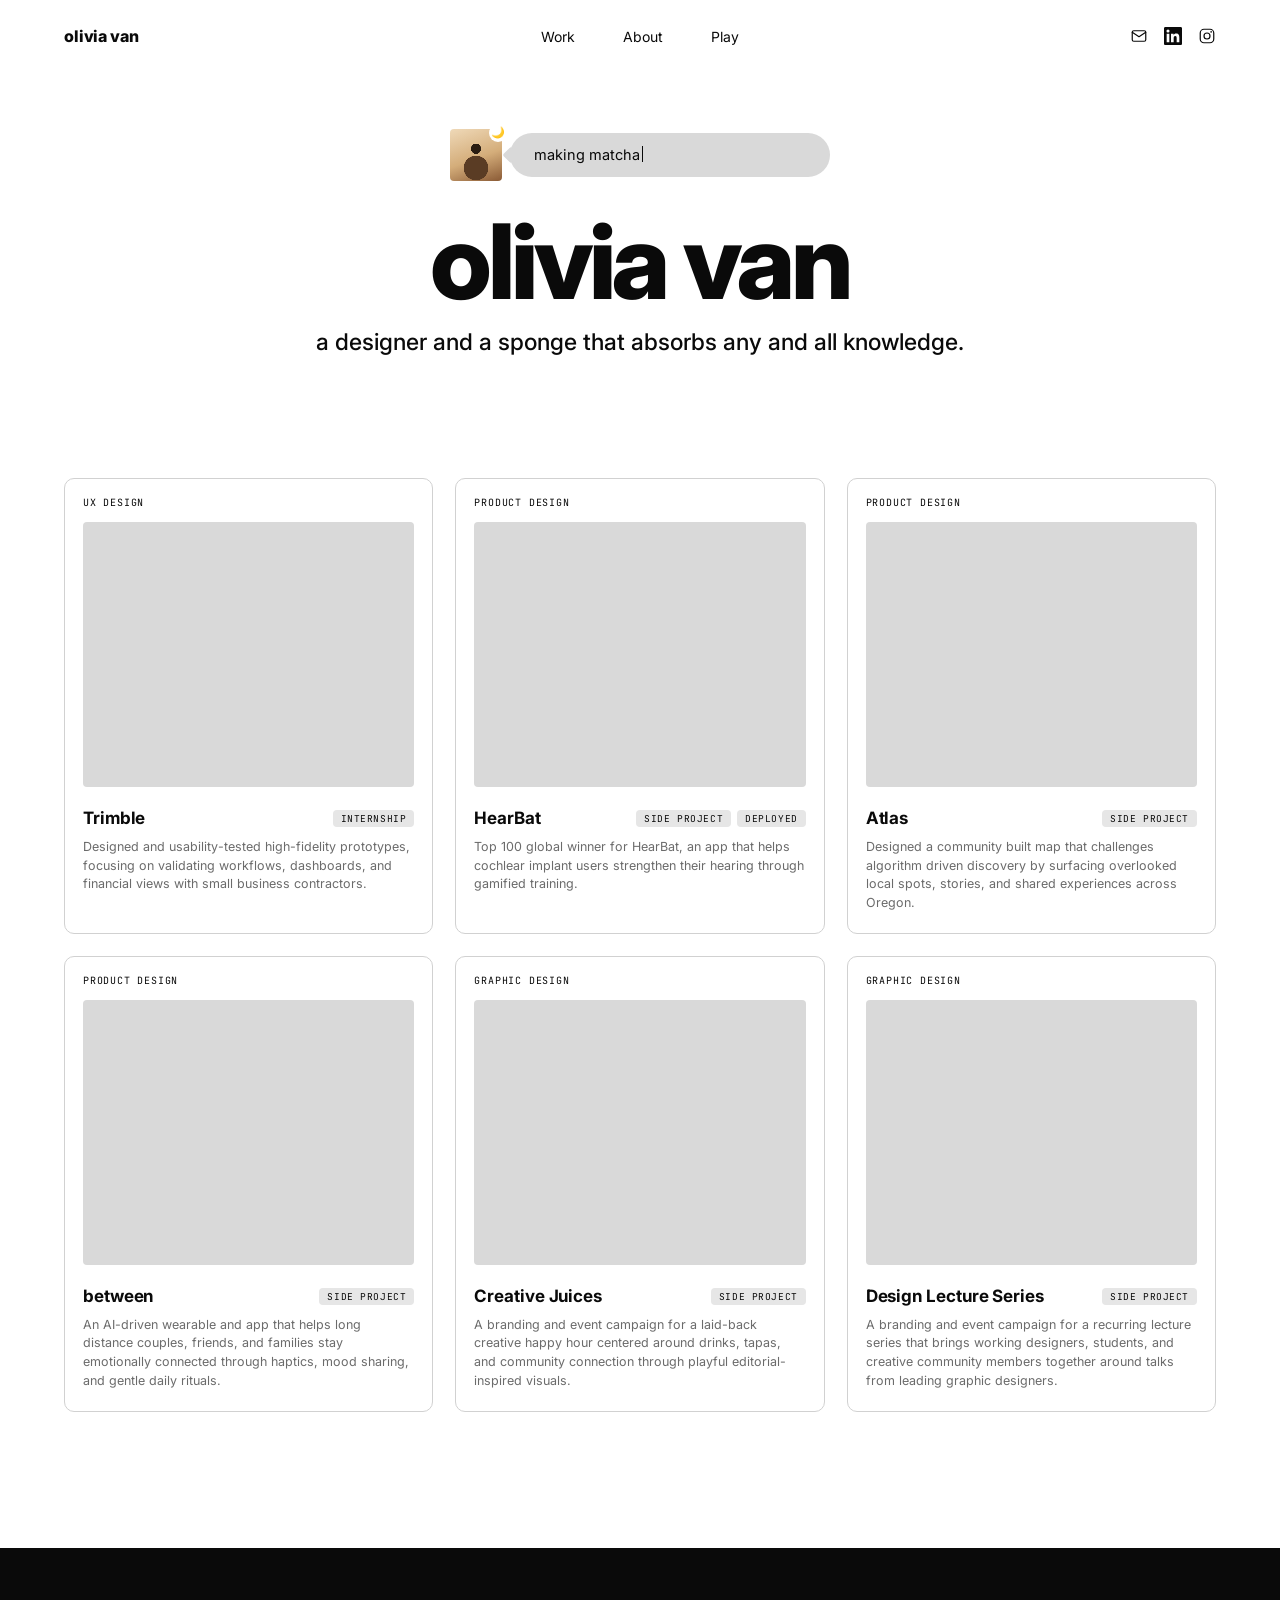
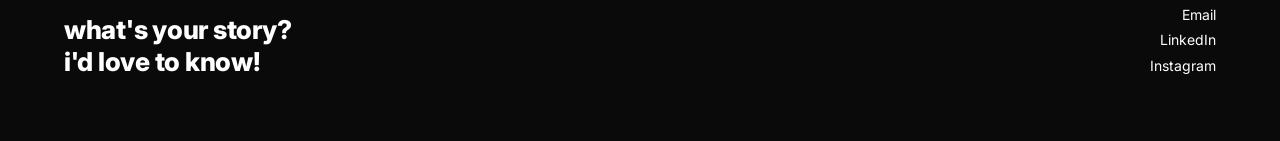
==== index.html @ a5642108 "layout" ====
<!doctype html>
<html lang="en">
<head>
  <meta charset="utf-8" />
  <meta name="viewport" content="width=device-width, initial-scale=1" />
  <title>olivia van</title>

  <link rel="preconnect" href="https://fonts.googleapis.com" />
  <link rel="preconnect" href="https://fonts.gstatic.com" crossorigin />
  <link
    href="https://fonts.googleapis.com/css2?family=Inter:wght@400;500;600;700;800;900&family=JetBrains+Mono:wght@400;500&display=swap"
    rel="stylesheet"
  />

  <link rel="stylesheet" href="styles.css" />
</head>
<body>

  <header class="masthead">
    <a href="#top" class="wordmark">olivia van</a>
    <nav class="nav" aria-label="Primary">
      <a href="#work">Work</a>
      <a href="#about">About</a>
      <a href="#play">Play</a>
    </nav>

    <div class="masthead__social">
      <a href="#" class="social-link" aria-label="Email">
        <svg viewBox="0 0 24 24" fill="none" stroke="currentColor" stroke-width="1.6" stroke-linecap="round" stroke-linejoin="round" aria-hidden="true"><rect x="3" y="5" width="18" height="14" rx="2"/><path d="m3 7 9 6 9-6"/></svg>
      </a>
      <a href="#" class="social-link" aria-label="LinkedIn">
        <svg viewBox="0 0 24 24" fill="currentColor" aria-hidden="true"><path d="M20.45 20.45h-3.56v-5.57c0-1.33-.02-3.04-1.85-3.04-1.85 0-2.13 1.45-2.13 2.94v5.67H9.35V9h3.41v1.56h.05c.48-.9 1.64-1.85 3.37-1.85 3.6 0 4.27 2.37 4.27 5.46v6.28zM5.34 7.43a2.06 2.06 0 1 1 0-4.13 2.06 2.06 0 0 1 0 4.13zM7.12 20.45H3.56V9h3.56v11.45zM22.22 0H1.77C.79 0 0 .77 0 1.72v20.56C0 23.23.79 24 1.77 24h20.45c.98 0 1.78-.77 1.78-1.72V1.72C24 .77 23.2 0 22.22 0z"/></svg>
      </a>
      <a href="#" class="social-link" aria-label="Instagram">
        <svg viewBox="0 0 24 24" fill="none" stroke="currentColor" stroke-width="1.6" stroke-linecap="round" stroke-linejoin="round" aria-hidden="true"><rect x="3" y="3" width="18" height="18" rx="5"/><circle cx="12" cy="12" r="4"/><circle cx="17.5" cy="6.5" r="1.1" fill="currentColor" stroke="none"/></svg>
      </a>
    </div>
  </header>

  <main id="top">

    <section class="hero">
      <div class="hero__status">
        <div class="status__avatar" aria-hidden="true">
          <div class="status__photo"></div>
          <span class="status__moon">🌙</span>
        </div>
        <div class="status__bubble">
          <span class="status__tail" aria-hidden="true"></span>
          <span class="status__text" id="status-text" aria-live="polite"></span><span class="status__caret" aria-hidden="true"></span>
        </div>
      </div>

      <h1 class="hero__title">olivia van</h1>
      <p class="hero__lede">a designer and a sponge that absorbs any and all knowledge.</p>
    </section>

    <section id="work" class="work">
      <div class="grid">

        <a class="card" href="trimble.html">
          <header class="card__meta">
            <span class="card__cat">UX DESIGN</span>
          </header>
          <div class="card__cover" aria-hidden="true"></div>
          <div class="card__head">
            <h3 class="card__title">Trimble</h3>
            <div class="card__tags"><span class="tag">INTERNSHIP</span></div>
          </div>
          <p class="card__desc">Designed and usability-tested high-fidelity prototypes, focusing on validating workflows, dashboards, and financial views with small business contractors.</p>
        </a>

        <a class="card card--link" href="hearbat.html">
          <header class="card__meta">
            <span class="card__cat">PRODUCT DESIGN</span>
          </header>
          <div class="card__cover" aria-hidden="true"></div>
          <div class="card__head">
            <h3 class="card__title">HearBat</h3>
            <div class="card__tags">
              <span class="tag">SIDE PROJECT</span>
              <span class="tag">DEPLOYED</span>
            </div>
          </div>
          <p class="card__desc">Top 100 global winner for HearBat, an app that helps cochlear implant users strengthen their hearing through gamified training.</p>
        </a>

        <a class="card" href="atlas.html">
          <header class="card__meta">
            <span class="card__cat">PRODUCT DESIGN</span>
          </header>
          <div class="card__cover" aria-hidden="true"></div>
          <div class="card__head">
            <h3 class="card__title">Atlas</h3>
            <div class="card__tags"><span class="tag">SIDE PROJECT</span></div>
          </div>
          <p class="card__desc">Designed a community built map that challenges algorithm driven discovery by surfacing overlooked local spots, stories, and shared experiences across Oregon.</p>
        </a>

        <a class="card" href="between.html">
          <header class="card__meta">
            <span class="card__cat">PRODUCT DESIGN</span>
          </header>
          <div class="card__cover" aria-hidden="true"></div>
          <div class="card__head">
            <h3 class="card__title">between</h3>
            <div class="card__tags"><span class="tag">SIDE PROJECT</span></div>
          </div>
          <p class="card__desc">An AI-driven wearable and app that helps long distance couples, friends, and families stay emotionally connected through haptics, mood sharing, and gentle daily rituals.</p>
        </a>

        <a class="card" href="creative-juices.html">
          <header class="card__meta">
            <span class="card__cat">GRAPHIC DESIGN</span>
          </header>
          <div class="card__cover" aria-hidden="true"></div>
          <div class="card__head">
            <h3 class="card__title">Creative Juices</h3>
            <div class="card__tags"><span class="tag">SIDE PROJECT</span></div>
          </div>
          <p class="card__desc">A branding and event campaign for a laid-back creative happy hour centered around drinks, tapas, and community connection through playful editorial-inspired visuals.</p>
        </a>

        <a class="card" href="design-lecture-series.html">
          <header class="card__meta">
            <span class="card__cat">GRAPHIC DESIGN</span>
          </header>
          <div class="card__cover" aria-hidden="true"></div>
          <div class="card__head">
            <h3 class="card__title">Design Lecture Series</h3>
            <div class="card__tags"><span class="tag">SIDE PROJECT</span></div>
          </div>
          <p class="card__desc">A branding and event campaign for a recurring lecture series that brings working designers, students, and creative community members together around talks from leading graphic designers.</p>
        </a>

      </div>
    </section>
  </main>

  <footer class="foot" id="play">
    <div class="foot__inner">
      <p class="foot__say">what's your story?<br/>i'd love to know!</p>
      <ul class="foot__links">
        <li><a href="mailto:hi@oliviavan.design">Email</a></li>
        <li><a href="#">LinkedIn</a></li>
        <li><a href="#">Instagram</a></li>
      </ul>
    </div>
  </footer>

  <script>
    (() => {
      const el = document.getElementById("status-text");
      if (!el) return;

      const lines = [
        "making matcha",
        "binging anime",
        "cuddling my two cats",
        "bouldering a v2",
        "sketching at the cafe",
        "deep in a figma file",
      ];

      const TYPE_MS = 60;     // per-character typing speed
      const ERASE_MS = 35;    // per-character erase speed
      const HOLD_MS = 1600;   // pause once fully typed
      const GAP_MS = 400;     // pause once fully erased

      let i = 0;
      const sleep = (ms) => new Promise((r) => setTimeout(r, ms));

      const loop = async () => {
        while (true) {
          const word = lines[i];
          for (let n = 1; n <= word.length; n++) {
            el.textContent = word.slice(0, n);
            await sleep(TYPE_MS);
          }
          await sleep(HOLD_MS);
          for (let n = word.length; n >= 0; n--) {
            el.textContent = word.slice(0, n);
            await sleep(ERASE_MS);
          }
          await sleep(GAP_MS);
          i = (i + 1) % lines.length;
        }
      };

      loop();
    })();
  </script>

</body>
</html>
---- styles.css ----
/* olivia van — portfolio */

:root {
  --bg:       #ffffff;
  --ink:      #0a0a0a;
  --ink-mute: #6b6b6b;
  --line:     #d1d1d1;
  --card-bg:  #d9d9d9;
  --tag-bg:   #e6e6e6;
  --bubble:   #d9d9d9;

  --font-sans: "Inter", "Helvetica Neue", Arial, sans-serif;
  --font-mono: "JetBrains Mono", ui-monospace, monospace;

  --pad-x: clamp(24px, 5vw, 64px);
  --max:   1040px;
}

* { box-sizing: border-box; }
html, body { margin: 0; padding: 0; }

body {
  background: var(--bg);
  color: var(--ink);
  font-family: var(--font-sans);
  font-size: 15px;
  line-height: 1.55;
  -webkit-font-smoothing: antialiased;
}

a { color: inherit; text-decoration: none; }

/* ---------- Masthead ---------- */

.masthead {
  position: sticky;
  top: 0;
  z-index: 50;
  background: var(--bg);
  display: grid;
  grid-template-columns: 1fr auto 1fr;
  align-items: center;
  padding: 24px var(--pad-x);
  width: 100%;
}

.wordmark {
  font-weight: 800;
  font-size: 16px;
  letter-spacing: -.01em;
  justify-self: start;
}

.nav {
  justify-self: center;
  display: flex;
  gap: 48px;
}

.masthead__social {
  justify-self: end;
  display: flex;
  align-items: center;
  gap: 16px;
}
.social-link {
  display: inline-flex;
  align-items: center;
  color: var(--ink);
  transition: opacity .2s ease;
}
.social-link:hover { opacity: .55; }
.social-link svg { width: 18px; height: 18px; display: block; }
.nav a {
  font-size: 14px;
  font-weight: 400;
  color: var(--ink);
}
.nav a:hover { text-decoration: underline; text-underline-offset: 4px; }

/* ---------- Hero ---------- */

.hero {
  max-width: var(--max);
  margin: 0 auto;
  padding: 56px var(--pad-x) 120px;
  text-align: center;
}

.hero__status {
  display: inline-flex;
  align-items: center;
  gap: 8px;
  margin-bottom: 28px;
}

.status__avatar {
  position: relative;
  width: 52px;
  height: 52px;
  flex: none;
}
.status__photo {
  width: 100%;
  height: 100%;
  border-radius: 4px;
  background:
    radial-gradient(circle at 50% 38%, #2a1d12 0 12%, transparent 12.5%),
    radial-gradient(circle at 50% 75%, #5a3c24 0 26%, transparent 26.5%),
    linear-gradient(160deg, #efd9b8 0%, #d4ad7a 55%, #8a5a35 100%);
  background-size: cover;
  background-position: center;
}
.status__moon {
  position: absolute;
  top: -5px;
  right: -5px;
  width: 18px;
  height: 18px;
  background: #fff;
  border-radius: 50%;
  display: grid;
  place-items: center;
  font-size: 11px;
  line-height: 1;
}

.status__bubble {
  position: relative;
  background: var(--bubble);
  color: var(--ink);
  border-radius: 999px;
  padding: 11px 24px;
  font-size: 14.5px;
  min-width: 320px;
  text-align: left;
}
.status__text {
  display: inline-block;
  white-space: pre;
}
.status__caret {
  display: inline-block;
  width: 1px;
  height: 1.05em;
  background: var(--ink);
  margin-left: 2px;
  vertical-align: -2px;
  animation: caret-blink 1s steps(2, end) infinite;
}
@keyframes caret-blink {
  to { opacity: 0; }
}
.status__tail {
  position: absolute;
  left: -5px;
  top: 50%;
  width: 12px;
  height: 12px;
  background: var(--bubble);
  border-radius: 2px;
  transform: translateY(-50%) rotate(45deg);
}

.hero__title {
  font-weight: 800;
  font-size: clamp(60px, 9.5vw, 104px);
  line-height: 1;
  letter-spacing: -.04em;
  margin: 0;
}

.hero__lede {
  font-size: clamp(18px, 2.2vw, 23px);
  line-height: 1.35;
  margin: 14px auto 0;
  font-weight: 500;
  white-space: nowrap;
}

@media (max-width: 720px) {
  .hero__lede { white-space: normal; max-width: 32ch; }
}

/* ---------- Work grid ---------- */

.work {
  padding: 0 var(--pad-x) 96px;
}

.grid {
  display: grid;
  grid-template-columns: repeat(3, 1fr);
  gap: 22px;
}
@media (max-width: 900px) {
  .grid { grid-template-columns: 1fr 1fr; }
}
@media (max-width: 600px) {
  .grid { grid-template-columns: 1fr; }
}

.card {
  border: 1px solid var(--line);
  border-radius: 10px;
  padding: 16px 18px 20px;
  background: #fff;
  display: flex;
  flex-direction: column;
}
a.card,
.card--link {
  text-decoration: none;
  color: inherit;
  transition: border-color .25s ease, transform .25s ease;
}
a.card:hover,
.card--link:hover {
  border-color: var(--ink);
  transform: translateY(-2px);
}

.card__meta {
  display: flex;
  justify-content: space-between;
  align-items: center;
  font-family: var(--font-mono);
  font-size: 10px;
  letter-spacing: .08em;
  color: var(--ink);
  margin-bottom: 12px;
}

.card__cover {
  aspect-ratio: 5 / 4;
  background: var(--card-bg);
  border-radius: 4px;
  margin-bottom: 18px;
}

.card__head {
  display: flex;
  align-items: center;
  justify-content: space-between;
  gap: 12px;
  margin-bottom: 6px;
}

.card__title {
  font-size: 17px;
  font-weight: 700;
  margin: 0;
  letter-spacing: -.005em;
}

.card__tags {
  display: inline-flex;
  gap: 6px;
}

.tag {
  font-family: var(--font-mono);
  font-size: 9.5px;
  letter-spacing: .06em;
  padding: 4px 8px;
  background: var(--tag-bg);
  border-radius: 4px;
  color: var(--ink);
  line-height: 1;
  white-space: nowrap;
}

.card__desc {
  font-size: 12.5px;
  line-height: 1.5;
  color: var(--ink-mute);
  margin: 0;
}

/* ---------- Footer ---------- */

.foot {
  background: var(--ink);
  color: #fff;
  padding: 56px var(--pad-x) 64px;
  margin-top: 40px;
}

.foot__inner {
  width: 100%;
  margin: 0;
  display: flex;
  justify-content: space-between;
  align-items: flex-end;
  gap: 32px;
}

.foot__say {
  font-size: clamp(22px, 2.4vw, 26px);
  font-weight: 800;
  line-height: 1.2;
  letter-spacing: -.01em;
  margin: 0;
}

.foot__links {
  list-style: none;
  padding: 0;
  margin: 0;
  display: flex;
  flex-direction: column;
  gap: 4px;
  text-align: right;
  font-size: 14px;
  color: #fff;
}
.foot__links a:hover { text-decoration: underline; text-underline-offset: 3px; }

@media (max-width: 560px) {
  .foot__inner { flex-direction: column; align-items: flex-start; }
  .foot__links { text-align: left; }
}
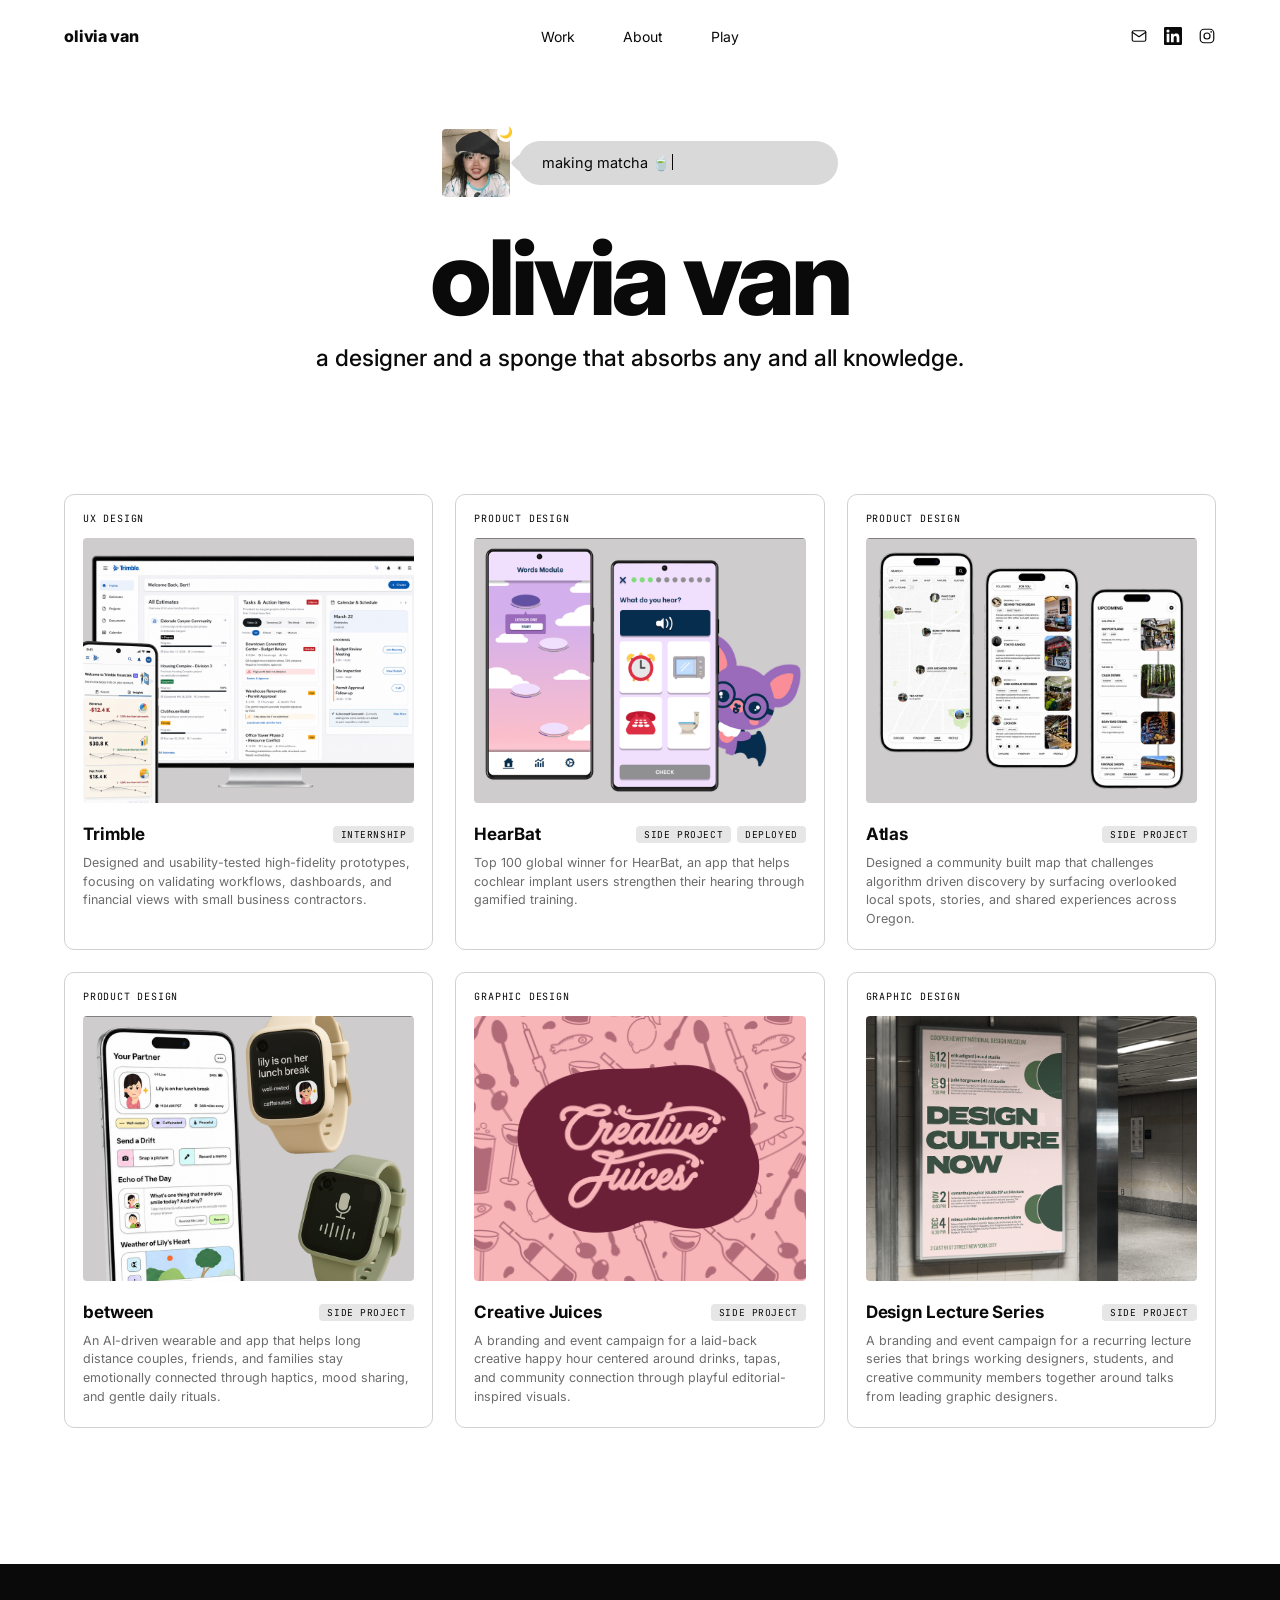
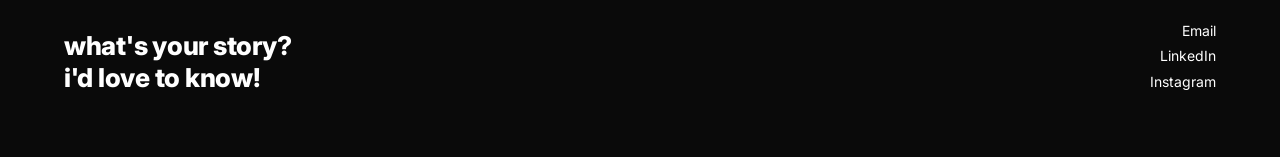
==== commit 33de9db8: "photos and styling" ====
--- a/index.html
+++ b/index.html
@@ -62,7 +62,7 @@
           <header class="card__meta">
             <span class="card__cat">UX DESIGN</span>
           </header>
-          <div class="card__cover" aria-hidden="true"></div>
+          <div class="card__cover card__cover--trimble" aria-hidden="true"></div>
           <div class="card__head">
             <h3 class="card__title">Trimble</h3>
             <div class="card__tags"><span class="tag">INTERNSHIP</span></div>
@@ -74,7 +74,7 @@
           <header class="card__meta">
             <span class="card__cat">PRODUCT DESIGN</span>
           </header>
-          <div class="card__cover" aria-hidden="true"></div>
+          <div class="card__cover card__cover--hearbat" aria-hidden="true"></div>
           <div class="card__head">
             <h3 class="card__title">HearBat</h3>
             <div class="card__tags">
@@ -89,7 +89,7 @@
           <header class="card__meta">
             <span class="card__cat">PRODUCT DESIGN</span>
           </header>
-          <div class="card__cover" aria-hidden="true"></div>
+          <div class="card__cover card__cover--atlas" aria-hidden="true"></div>
           <div class="card__head">
             <h3 class="card__title">Atlas</h3>
             <div class="card__tags"><span class="tag">SIDE PROJECT</span></div>
@@ -101,7 +101,7 @@
           <header class="card__meta">
             <span class="card__cat">PRODUCT DESIGN</span>
           </header>
-          <div class="card__cover" aria-hidden="true"></div>
+          <div class="card__cover card__cover--between" aria-hidden="true"></div>
           <div class="card__head">
             <h3 class="card__title">between</h3>
             <div class="card__tags"><span class="tag">SIDE PROJECT</span></div>
@@ -113,7 +113,7 @@
           <header class="card__meta">
             <span class="card__cat">GRAPHIC DESIGN</span>
           </header>
-          <div class="card__cover" aria-hidden="true"></div>
+          <div class="card__cover card__cover--creative-juices" aria-hidden="true"></div>
           <div class="card__head">
             <h3 class="card__title">Creative Juices</h3>
             <div class="card__tags"><span class="tag">SIDE PROJECT</span></div>
@@ -125,7 +125,7 @@
           <header class="card__meta">
             <span class="card__cat">GRAPHIC DESIGN</span>
           </header>
-          <div class="card__cover" aria-hidden="true"></div>
+          <div class="card__cover card__cover--design-lecture-series" aria-hidden="true"></div>
           <div class="card__head">
             <h3 class="card__title">Design Lecture Series</h3>
             <div class="card__tags"><span class="tag">SIDE PROJECT</span></div>
@@ -154,12 +154,12 @@
       if (!el) return;
 
       const lines = [
-        "making matcha",
-        "binging anime",
-        "cuddling my two cats",
-        "bouldering a v2",
-        "sketching at the cafe",
-        "deep in a figma file",
+        "making matcha 🍵",
+        "binging anime 📺",
+        "cuddling my two cats 🐈",
+        "bouldering a v2 🧗",
+        "sketching at the cafe ☕",
+        "deep in a figma file 🎨",
       ];
 
       const TYPE_MS = 60;     // per-character typing speed
@@ -172,14 +172,14 @@
 
       const loop = async () => {
         while (true) {
-          const word = lines[i];
-          for (let n = 1; n <= word.length; n++) {
-            el.textContent = word.slice(0, n);
+          const chars = [...lines[i]];
+          for (let n = 1; n <= chars.length; n++) {
+            el.textContent = chars.slice(0, n).join("");
             await sleep(TYPE_MS);
           }
           await sleep(HOLD_MS);
-          for (let n = word.length; n >= 0; n--) {
-            el.textContent = word.slice(0, n);
+          for (let n = chars.length; n >= 0; n--) {
+            el.textContent = chars.slice(0, n).join("");
             await sleep(ERASE_MS);
           }
           await sleep(GAP_MS);
@@ -191,5 +191,35 @@
     })();
   </script>
 
+  <script>
+    (() => {
+      if (window.matchMedia && window.matchMedia("(hover: none)").matches) return;
+
+      const pill = document.createElement("div");
+      pill.className = "case-pill";
+      pill.innerHTML = '<span>VIEW CASE STUDY</span><span class="case-pill__emoji" aria-hidden="true">👀</span>';
+      document.body.appendChild(pill);
+
+      let raf = 0;
+      let x = 0, y = 0;
+      const move = (e) => {
+        x = e.clientX;
+        y = e.clientY;
+        if (raf) return;
+        raf = requestAnimationFrame(() => {
+          pill.style.left = x + "px";
+          pill.style.top = y + "px";
+          raf = 0;
+        });
+      };
+
+      document.querySelectorAll("a.card").forEach((card) => {
+        card.addEventListener("mouseenter", () => pill.classList.add("is-visible"));
+        card.addEventListener("mouseleave", () => pill.classList.remove("is-visible"));
+        card.addEventListener("mousemove", move);
+      });
+    })();
+  </script>
+
 </body>
 </html>
--- a/styles.css
+++ b/styles.css
@@ -96,20 +96,18 @@
 
 .status__avatar {
   position: relative;
-  width: 52px;
-  height: 52px;
+  width: 68px;
+  height: 68px;
   flex: none;
 }
 .status__photo {
   width: 100%;
   height: 100%;
   border-radius: 4px;
-  background:
-    radial-gradient(circle at 50% 38%, #2a1d12 0 12%, transparent 12.5%),
-    radial-gradient(circle at 50% 75%, #5a3c24 0 26%, transparent 26.5%),
-    linear-gradient(160deg, #efd9b8 0%, #d4ad7a 55%, #8a5a35 100%);
-  background-size: cover;
-  background-position: center;
+  background-image: url("images/profile.png");
+  background-size: cover;
+  background-position: center;
+  background-repeat: no-repeat;
 }
 .status__moon {
   position: absolute;
@@ -186,6 +184,7 @@
 
 .work {
   padding: 0 var(--pad-x) 96px;
+  scroll-margin-top: 110px;
 }
 
 .grid {
@@ -220,6 +219,57 @@
   transform: translateY(-2px);
 }
 
+a.card,
+a.card * {
+  cursor: none;
+}
+
+.case-pill {
+  position: fixed;
+  top: 0;
+  left: 0;
+  z-index: 9999;
+  pointer-events: none;
+  padding: 7px 14px;
+  background: #000;
+  color: #fff;
+  font-family: var(--font-sans, inherit);
+  font-size: 11px;
+  font-weight: 600;
+  letter-spacing: .08em;
+  border-radius: 999px;
+  white-space: nowrap;
+  display: inline-flex;
+  align-items: center;
+  gap: 7px;
+  transform: translate(-50%, -50%) scale(.85);
+  opacity: 0;
+  transition: opacity .15s ease, transform .15s ease;
+  will-change: left, top, opacity, transform;
+}
+
+.case-pill__emoji {
+  font-size: 13px;
+  line-height: 1;
+  display: inline-block;
+}
+
+.case-pill.is-visible {
+  opacity: 1;
+  transform: translate(-50%, -50%) scale(1);
+  transition: opacity .15s ease, transform .15s ease;
+}
+
+@media (hover: none) {
+  a.card,
+  a.card * {
+    cursor: auto;
+  }
+  .case-pill {
+    display: none;
+  }
+}
+
 .card__meta {
   display: flex;
   justify-content: space-between;
@@ -236,6 +286,48 @@
   background: var(--card-bg);
   border-radius: 4px;
   margin-bottom: 18px;
+}
+
+.card__cover--trimble {
+  background-image: url("images/trimble-card.png");
+  background-size: cover;
+  background-position: center;
+  background-repeat: no-repeat;
+}
+
+.card__cover--between {
+  background-image: url("images/between-card.png");
+  background-size: cover;
+  background-position: center;
+  background-repeat: no-repeat;
+}
+
+.card__cover--hearbat {
+  background-image: url("images/hearbat-card.png");
+  background-size: cover;
+  background-position: center;
+  background-repeat: no-repeat;
+}
+
+.card__cover--atlas {
+  background-image: url("images/atlas-card.png");
+  background-size: cover;
+  background-position: center;
+  background-repeat: no-repeat;
+}
+
+.card__cover--creative-juices {
+  background-image: url("images/creative-juices-card.png");
+  background-size: cover;
+  background-position: center;
+  background-repeat: no-repeat;
+}
+
+.card__cover--design-lecture-series {
+  background-image: url("images/design-lecture-series-card.png");
+  background-size: cover;
+  background-position: center;
+  background-repeat: no-repeat;
 }
 
 .card__head {
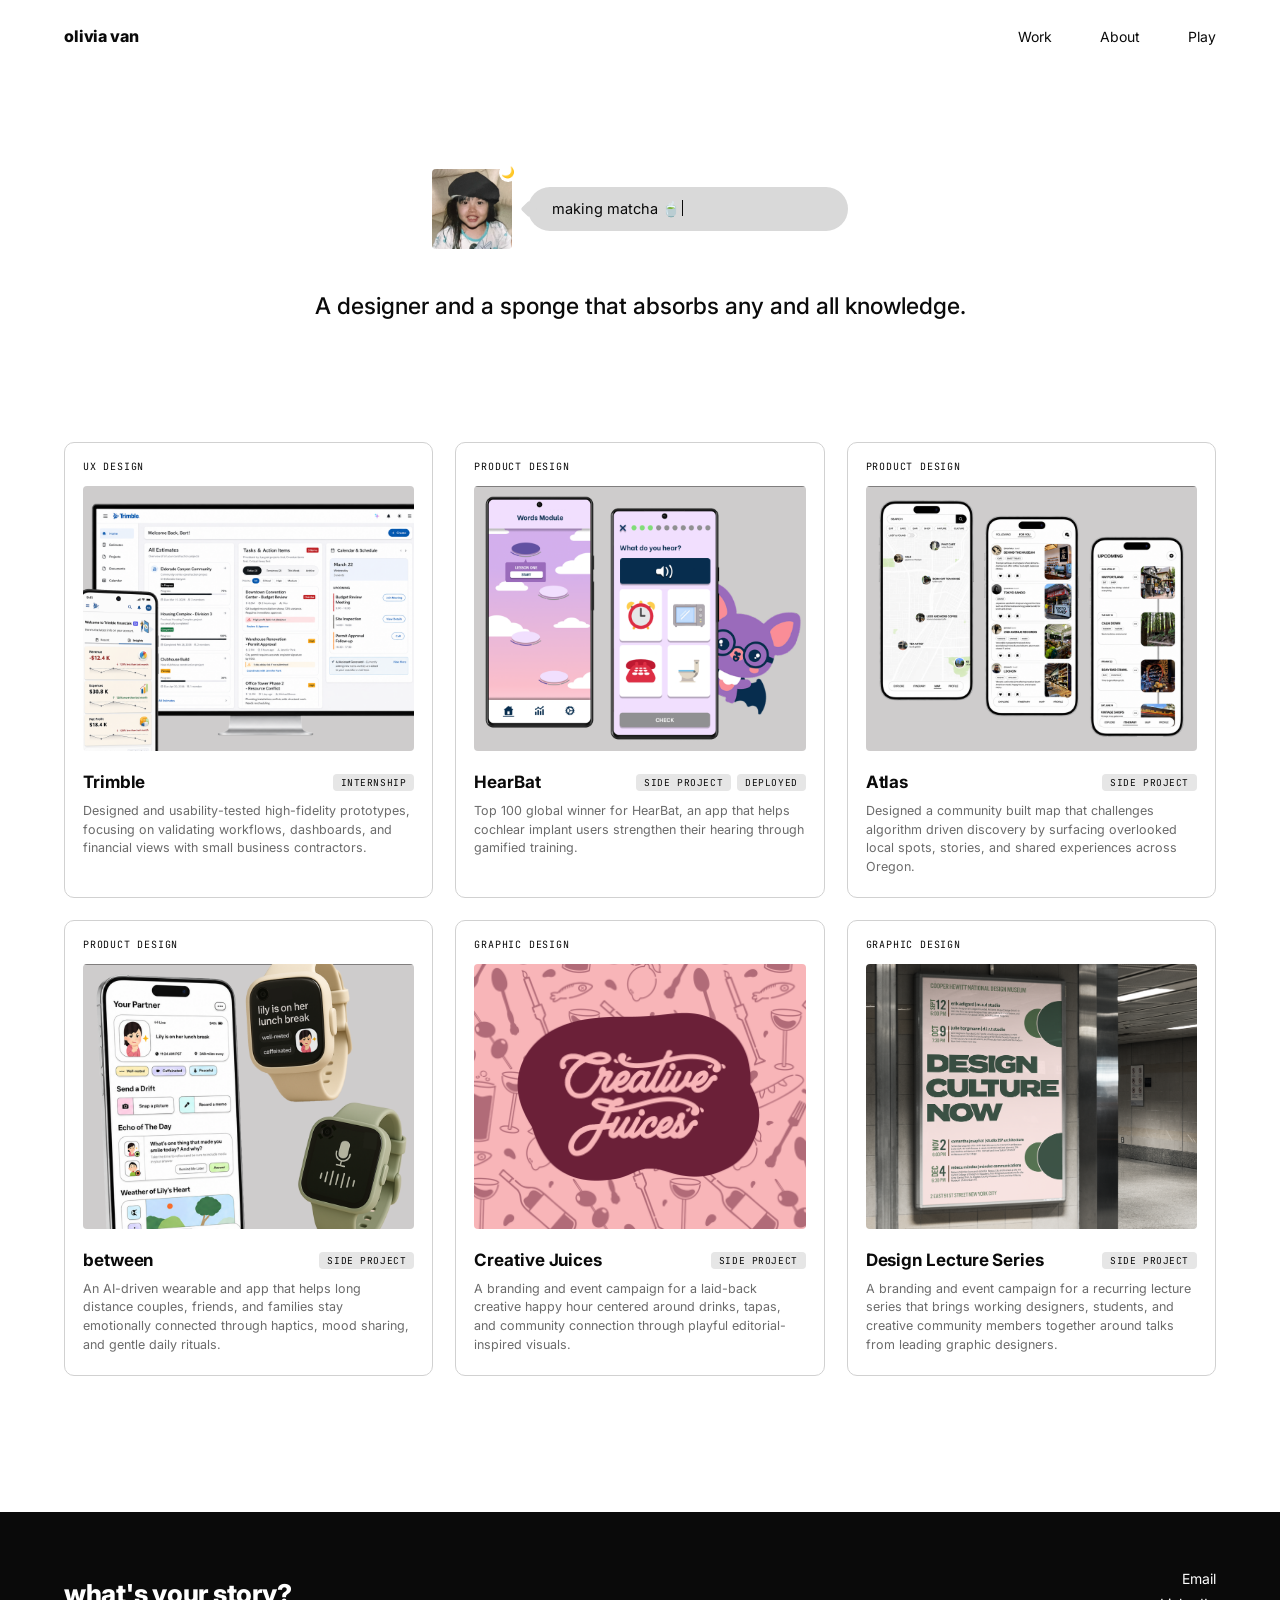
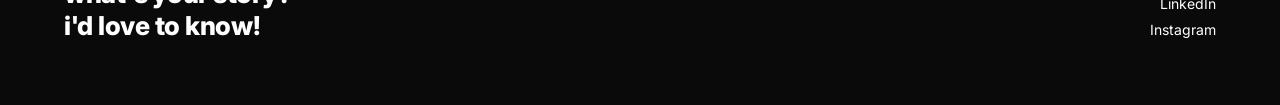
==== commit f5217814: "whole lotta styling" ====
--- a/index.html
+++ b/index.html
@@ -20,21 +20,9 @@
     <a href="#top" class="wordmark">olivia van</a>
     <nav class="nav" aria-label="Primary">
       <a href="#work">Work</a>
-      <a href="#about">About</a>
+      <a href="about.html">About</a>
       <a href="#play">Play</a>
     </nav>
-
-    <div class="masthead__social">
-      <a href="#" class="social-link" aria-label="Email">
-        <svg viewBox="0 0 24 24" fill="none" stroke="currentColor" stroke-width="1.6" stroke-linecap="round" stroke-linejoin="round" aria-hidden="true"><rect x="3" y="5" width="18" height="14" rx="2"/><path d="m3 7 9 6 9-6"/></svg>
-      </a>
-      <a href="#" class="social-link" aria-label="LinkedIn">
-        <svg viewBox="0 0 24 24" fill="currentColor" aria-hidden="true"><path d="M20.45 20.45h-3.56v-5.57c0-1.33-.02-3.04-1.85-3.04-1.85 0-2.13 1.45-2.13 2.94v5.67H9.35V9h3.41v1.56h.05c.48-.9 1.64-1.85 3.37-1.85 3.6 0 4.27 2.37 4.27 5.46v6.28zM5.34 7.43a2.06 2.06 0 1 1 0-4.13 2.06 2.06 0 0 1 0 4.13zM7.12 20.45H3.56V9h3.56v11.45zM22.22 0H1.77C.79 0 0 .77 0 1.72v20.56C0 23.23.79 24 1.77 24h20.45c.98 0 1.78-.77 1.78-1.72V1.72C24 .77 23.2 0 22.22 0z"/></svg>
-      </a>
-      <a href="#" class="social-link" aria-label="Instagram">
-        <svg viewBox="0 0 24 24" fill="none" stroke="currentColor" stroke-width="1.6" stroke-linecap="round" stroke-linejoin="round" aria-hidden="true"><rect x="3" y="3" width="18" height="18" rx="5"/><circle cx="12" cy="12" r="4"/><circle cx="17.5" cy="6.5" r="1.1" fill="currentColor" stroke="none"/></svg>
-      </a>
-    </div>
   </header>
 
   <main id="top">
@@ -51,8 +39,7 @@
         </div>
       </div>
 
-      <h1 class="hero__title">olivia van</h1>
-      <p class="hero__lede">a designer and a sponge that absorbs any and all knowledge.</p>
+      <p class="hero__lede">A designer and a sponge that absorbs any and all knowledge.</p>
     </section>
 
     <section id="work" class="work">
--- a/styles.css
+++ b/styles.css
@@ -38,7 +38,7 @@
   z-index: 50;
   background: var(--bg);
   display: grid;
-  grid-template-columns: 1fr auto 1fr;
+  grid-template-columns: 1fr auto;
   align-items: center;
   padding: 24px var(--pad-x);
   width: 100%;
@@ -52,7 +52,7 @@
 }
 
 .nav {
-  justify-self: center;
+  justify-self: end;
   display: flex;
   gap: 48px;
 }
@@ -83,21 +83,21 @@
 .hero {
   max-width: var(--max);
   margin: 0 auto;
-  padding: 56px var(--pad-x) 120px;
+  padding: 96px var(--pad-x) 120px;
   text-align: center;
 }
 
 .hero__status {
   display: inline-flex;
   align-items: center;
-  gap: 8px;
+  gap: 16px;
   margin-bottom: 28px;
 }
 
 .status__avatar {
   position: relative;
-  width: 68px;
-  height: 68px;
+  width: 80px;
+  height: 80px;
   flex: none;
 }
 .status__photo {
@@ -369,6 +369,254 @@
   margin: 0;
 }
 
+/* ---------- About page ---------- */
+
+.about {
+  max-width: var(--max);
+  margin: 0 auto;
+  padding: 24px var(--pad-x) 96px;
+}
+
+.about__intro {
+  display: grid;
+  grid-template-columns: 1fr 280px;
+  gap: 64px;
+  align-items: start;
+  padding: 40px 0 88px;
+}
+
+.about__copy {
+  display: flex;
+  flex-direction: column;
+  gap: 18px;
+  max-width: 56ch;
+}
+.about__copy p {
+  font-size: 15px;
+  line-height: 1.55;
+  margin: 0;
+  color: var(--ink);
+}
+
+.about__portrait {
+  display: block;
+  aspect-ratio: 3 / 4;
+  width: 100%;
+  border: 1px solid var(--line);
+  border-radius: 10px;
+  background-color: var(--card-bg);
+  background-image: url("images/about-portrait.jpg");
+  background-size: cover;
+  background-position: center;
+  background-repeat: no-repeat;
+  cursor: none;
+  transition: border-color .25s ease, transform .25s ease;
+}
+.about__portrait:hover {
+  border-color: var(--ink);
+  transform: translateY(-2px);
+}
+@media (hover: none) {
+  .about__portrait { cursor: auto; }
+}
+
+.section-eyebrow {
+  font-family: var(--font-mono);
+  font-size: 11px;
+  font-weight: 500;
+  letter-spacing: .08em;
+  color: var(--ink);
+  margin: 0 0 22px;
+}
+
+/* Carousel */
+
+.favorites {
+  padding: 0 0 88px;
+}
+
+.fav-carousel {
+  position: relative;
+  display: grid;
+  grid-template-columns: 36px 1fr 36px;
+  align-items: center;
+  gap: 16px;
+}
+
+.fav-carousel__btn {
+  width: 32px;
+  height: 32px;
+  border-radius: 999px;
+  border: 1px solid var(--line);
+  background: var(--tag-bg);
+  color: var(--ink);
+  display: grid;
+  place-items: center;
+  cursor: pointer;
+  transition: background-color .2s ease, border-color .2s ease, transform .2s ease;
+}
+.fav-carousel__btn:hover {
+  background: var(--ink);
+  border-color: var(--ink);
+  color: #fff;
+}
+.fav-carousel__btn:active { transform: scale(.94); }
+.fav-carousel__btn svg { width: 14px; height: 14px; display: block; }
+
+.rotator {
+  display: grid;
+  align-items: start;
+}
+.rotator__slide {
+  grid-area: 1 / 1;
+  display: grid;
+  grid-template-columns: repeat(3, 1fr);
+  gap: 22px;
+  opacity: 0;
+  visibility: hidden;
+  transform: translateY(6px);
+  transition: opacity .35s ease, transform .35s ease, visibility 0s linear .35s;
+}
+.rotator__slide.is-active {
+  opacity: 1;
+  visibility: visible;
+  transform: none;
+  transition: opacity .35s ease, transform .35s ease, visibility 0s;
+}
+
+.rotator__dots {
+  display: flex;
+  justify-content: center;
+  gap: 8px;
+  margin-top: 22px;
+}
+.rotator__dot {
+  width: 7px;
+  height: 7px;
+  border-radius: 50%;
+  border: none;
+  background: var(--line);
+  padding: 0;
+  cursor: pointer;
+  transition: background-color .2s ease, transform .2s ease;
+}
+.rotator__dot:hover { background: var(--ink-mute); }
+.rotator__dot.is-active {
+  background: var(--ink);
+  transform: scale(1.15);
+}
+
+@media (max-width: 900px) {
+  .rotator__slide { grid-template-columns: repeat(2, 1fr); }
+}
+@media (max-width: 600px) {
+  .rotator__slide { grid-template-columns: 1fr; }
+}
+
+.fav-card {
+  border: 1px solid var(--ink);
+  border-radius: 12px;
+  padding: 14px 16px 14px;
+  background: #fff;
+  display: flex;
+  flex-direction: column;
+  gap: 10px;
+}
+
+.fav-card__category {
+  font-family: var(--font-mono);
+  font-size: 10px;
+  font-weight: 500;
+  letter-spacing: .1em;
+  color: var(--ink);
+  margin: 0;
+}
+
+.fav-card__media {
+  aspect-ratio: 5 / 4;
+  border: 1px solid var(--line);
+  border-radius: 8px;
+  background: var(--card-bg);
+}
+
+.fav-card__label {
+  font-size: 13px;
+  font-weight: 500;
+  text-align: center;
+  margin: 0 0 2px;
+  color: var(--ink);
+}
+
+/* Experience timeline */
+
+.experience {
+  padding: 0 0 24px;
+}
+
+.timeline {
+  list-style: none;
+  margin: 0;
+  padding: 0;
+  display: flex;
+  flex-direction: column;
+}
+
+.timeline__item {
+  display: grid;
+  grid-template-columns: 200px 1fr;
+  gap: 32px;
+  padding: 24px 0;
+  border-top: 1px solid var(--line);
+}
+.timeline__item:last-child { border-bottom: 1px solid var(--line); }
+
+.timeline__when {
+  display: flex;
+  flex-direction: column;
+  gap: 4px;
+  font-family: var(--font-mono);
+  font-size: 11px;
+  letter-spacing: .06em;
+  color: var(--ink-mute);
+  padding-top: 6px;
+}
+.timeline__dates { color: var(--ink); }
+.timeline__loc { color: var(--ink-mute); }
+
+.timeline__role {
+  font-size: 17px;
+  font-weight: 700;
+  margin: 0 0 2px;
+  letter-spacing: -.005em;
+}
+.timeline__where {
+  font-size: 13.5px;
+  font-style: italic;
+  margin: 0 0 10px;
+  color: var(--ink);
+}
+
+.timeline__summary {
+  font-size: 13.5px;
+  line-height: 1.6;
+  color: var(--ink-mute);
+  margin: 0;
+  max-width: none;
+}
+
+@media (max-width: 720px) {
+  .about__intro {
+    grid-template-columns: 1fr;
+    gap: 32px;
+    padding: 24px 0 64px;
+  }
+  .about__portrait { max-width: 320px; }
+  .timeline__item {
+    grid-template-columns: 1fr;
+    gap: 6px;
+  }
+}
+
 /* ---------- Footer ---------- */
 
 .foot {
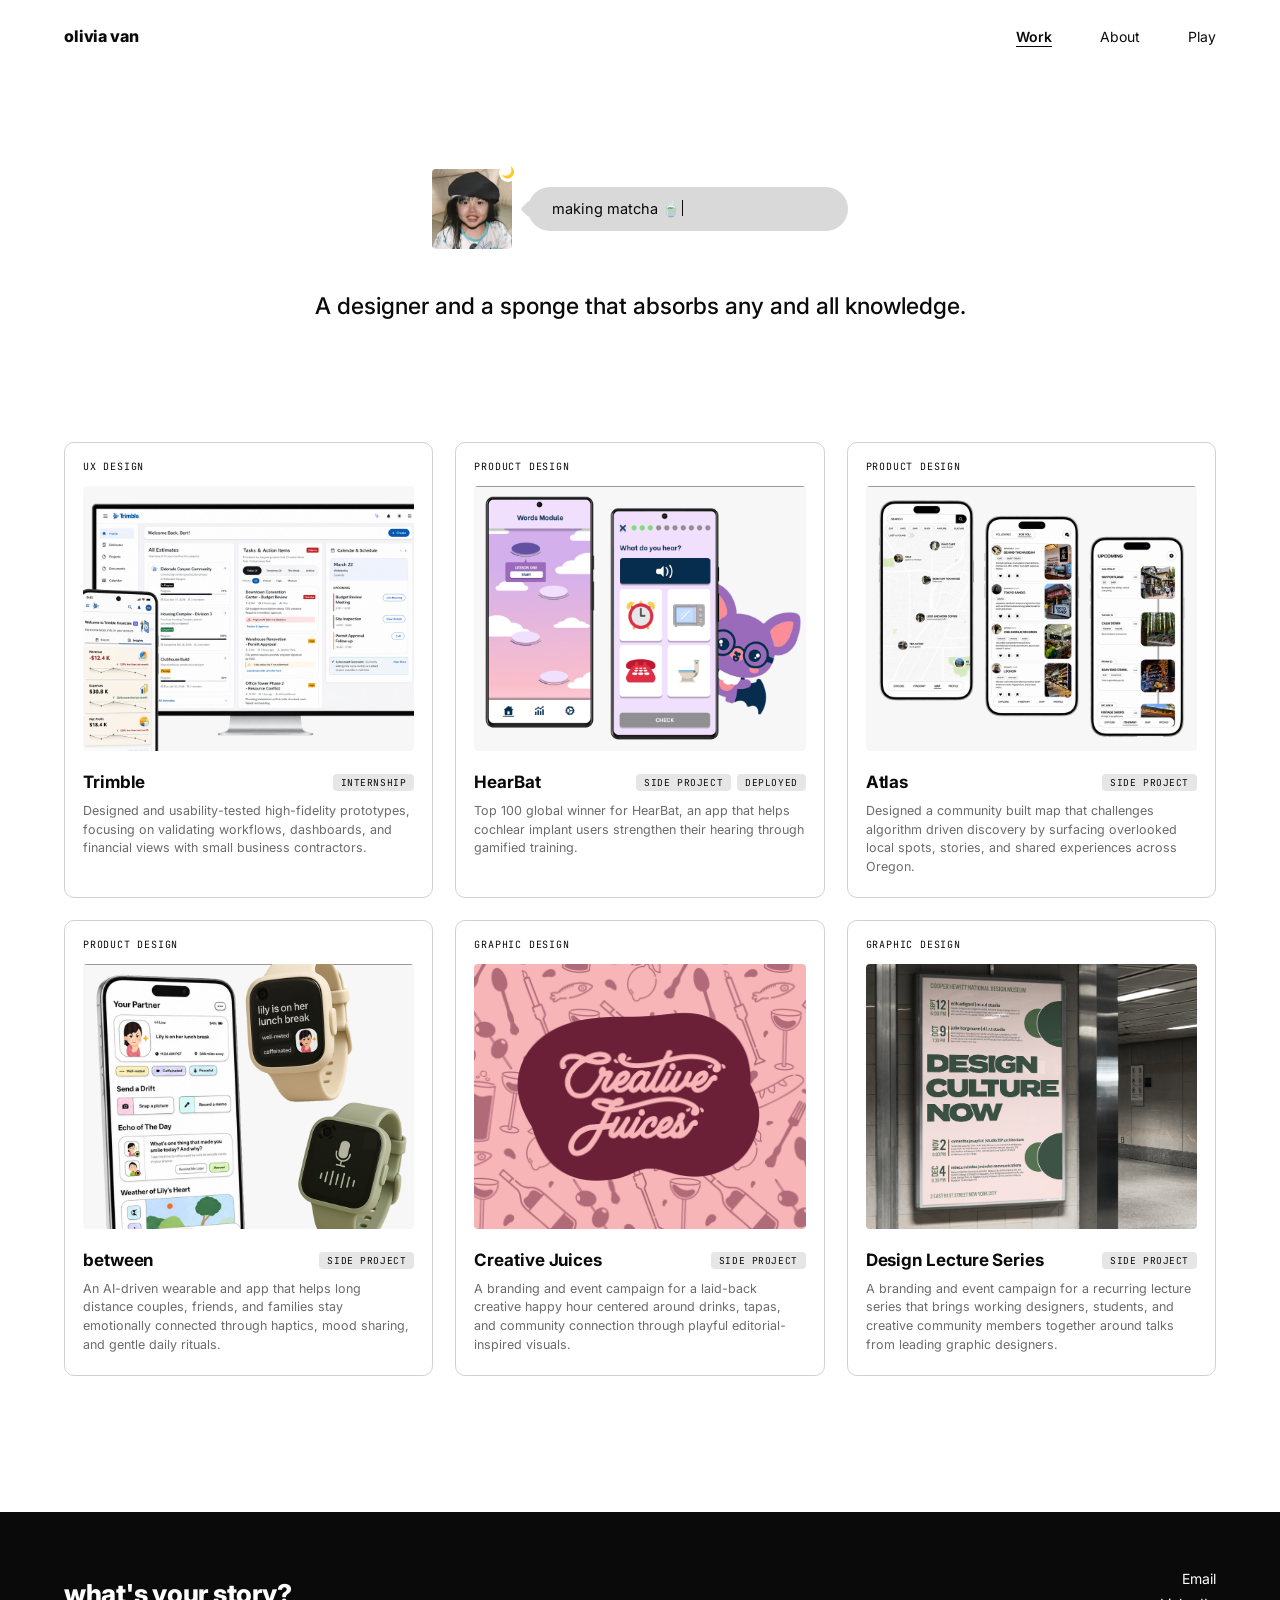
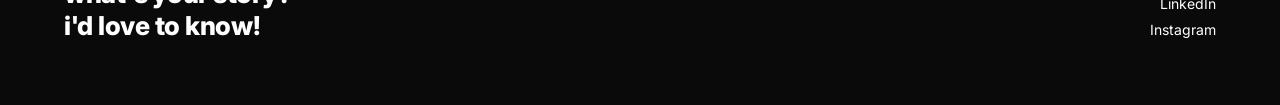
==== commit d16b8081: "more styling" ====
--- a/index.html
+++ b/index.html
@@ -17,11 +17,14 @@
 <body>
 
   <header class="masthead">
-    <a href="#top" class="wordmark">olivia van</a>
+    <div class="wordmark-wrap">
+      <a href="#top" class="wordmark">olivia van</a>
+      <a href="mailto:oliviauyenvan@gmail.com" class="wordmark__email">oliviauyenvan@gmail.com</a>
+    </div>
     <nav class="nav" aria-label="Primary">
       <a href="#work">Work</a>
       <a href="about.html">About</a>
-      <a href="#play">Play</a>
+      <a href="play.html">Play</a>
     </nav>
   </header>
 
@@ -29,10 +32,10 @@
 
     <section class="hero">
       <div class="hero__status">
-        <div class="status__avatar" aria-hidden="true">
+        <a class="status__avatar" href="mailto:oliviauyenvan@gmail.com" data-pill="CONTACT" data-pill-emoji="💌" aria-label="Email Olivia">
           <div class="status__photo"></div>
-          <span class="status__moon">🌙</span>
-        </div>
+          <span class="status__moon" aria-hidden="true">🌙</span>
+        </a>
         <div class="status__bubble">
           <span class="status__tail" aria-hidden="true"></span>
           <span class="status__text" id="status-text" aria-live="polite"></span><span class="status__caret" aria-hidden="true"></span>
@@ -96,7 +99,7 @@
           <p class="card__desc">An AI-driven wearable and app that helps long distance couples, friends, and families stay emotionally connected through haptics, mood sharing, and gentle daily rituals.</p>
         </a>
 
-        <a class="card" href="creative-juices.html">
+        <a class="card" href="creative-juices.html" data-pill="VIEW PROJECT">
           <header class="card__meta">
             <span class="card__cat">GRAPHIC DESIGN</span>
           </header>
@@ -108,7 +111,7 @@
           <p class="card__desc">A branding and event campaign for a laid-back creative happy hour centered around drinks, tapas, and community connection through playful editorial-inspired visuals.</p>
         </a>
 
-        <a class="card" href="design-lecture-series.html">
+        <a class="card" href="design-lecture-series.html" data-pill="VIEW PROJECT">
           <header class="card__meta">
             <span class="card__cat">GRAPHIC DESIGN</span>
           </header>
@@ -128,9 +131,9 @@
     <div class="foot__inner">
       <p class="foot__say">what's your story?<br/>i'd love to know!</p>
       <ul class="foot__links">
-        <li><a href="mailto:hi@oliviavan.design">Email</a></li>
-        <li><a href="#">LinkedIn</a></li>
-        <li><a href="#">Instagram</a></li>
+        <li><a href="mailto:oliviauyenvan@gmail.com">Email</a></li>
+        <li><a href="https://www.linkedin.com/in/oliviaavan" target="_blank" rel="noopener">LinkedIn</a></li>
+        <li><a href="https://www.instagram.com/oliviauyenvan/" target="_blank" rel="noopener">Instagram</a></li>
       </ul>
     </div>
   </footer>
@@ -184,8 +187,10 @@
 
       const pill = document.createElement("div");
       pill.className = "case-pill";
-      pill.innerHTML = '<span>VIEW CASE STUDY</span><span class="case-pill__emoji" aria-hidden="true">👀</span>';
+      pill.innerHTML = '<span class="case-pill__label">VIEW CASE STUDY</span><span class="case-pill__emoji" aria-hidden="true">👀</span>';
       document.body.appendChild(pill);
+      const pillLabel = pill.querySelector(".case-pill__label");
+      const pillEmoji = pill.querySelector(".case-pill__emoji");
 
       let raf = 0;
       let x = 0, y = 0;
@@ -200,13 +205,46 @@
         });
       };
 
-      document.querySelectorAll("a.card").forEach((card) => {
-        card.addEventListener("mouseenter", () => pill.classList.add("is-visible"));
+      document.querySelectorAll("a.card, a.status__avatar").forEach((card) => {
+        card.addEventListener("mouseenter", () => {
+          pillLabel.textContent = card.dataset.pill || "VIEW CASE STUDY";
+          pillEmoji.textContent = card.dataset.pillEmoji || "👀";
+          pill.classList.add("is-visible");
+        });
         card.addEventListener("mouseleave", () => pill.classList.remove("is-visible"));
         card.addEventListener("mousemove", move);
       });
     })();
   </script>
 
+  <script>
+    // Scroll-spy: highlight the nav link for the section currently in view.
+    (() => {
+      const links = {
+        work: document.querySelector('.nav a[href="#work"]'),
+        play: document.querySelector('.nav a[href="#play"]'),
+      };
+      const sections = ["work", "play"]
+        .map((id) => document.getElementById(id))
+        .filter(Boolean);
+      if (!sections.length) return;
+
+      const setActive = (id) => {
+        Object.values(links).forEach((a) => a && a.classList.remove("is-active"));
+        if (links[id]) links[id].classList.add("is-active");
+      };
+
+      const io = new IntersectionObserver(
+        (entries) => {
+          entries.forEach((e) => {
+            if (e.isIntersecting) setActive(e.target.id);
+          });
+        },
+        { rootMargin: "-45% 0px -45% 0px", threshold: 0 }
+      );
+      sections.forEach((s) => io.observe(s));
+    })();
+  </script>
+
 </body>
 </html>
--- a/styles.css
+++ b/styles.css
@@ -44,11 +44,42 @@
   width: 100%;
 }
 
+.wordmark-wrap {
+  position: relative;
+  justify-self: start;
+}
+
 .wordmark {
   font-weight: 800;
   font-size: 16px;
   letter-spacing: -.01em;
-  justify-self: start;
+}
+
+/* Email reveal on hover over the wordmark */
+.wordmark__email {
+  position: absolute;
+  top: 100%;
+  left: 0;
+  /* transparent bridge so the cursor can travel from the name to the
+     email without crossing a gap and dropping the hover state */
+  padding-top: 8px;
+  font-family: var(--font-mono);
+  font-size: 12px;
+  letter-spacing: .02em;
+  color: var(--ink);
+  white-space: nowrap;
+  opacity: 0;
+  transform: translateY(-6px);
+  pointer-events: none;
+  transition: opacity .25s ease, transform .25s ease;
+}
+.wordmark__email:hover { text-decoration: underline; text-underline-offset: 3px; }
+
+.wordmark-wrap:hover .wordmark__email,
+.wordmark-wrap:focus-within .wordmark__email {
+  opacity: 1;
+  transform: translateY(0);
+  pointer-events: auto;
 }
 
 .nav {
@@ -77,6 +108,12 @@
   color: var(--ink);
 }
 .nav a:hover { text-decoration: underline; text-underline-offset: 4px; }
+.nav a.is-active,
+.nav a[aria-current="page"] {
+  font-weight: 600;
+  text-decoration: underline;
+  text-underline-offset: 4px;
+}
 
 /* ---------- Hero ---------- */
 
@@ -96,9 +133,16 @@
 
 .status__avatar {
   position: relative;
+  display: block;
   width: 80px;
   height: 80px;
   flex: none;
+  cursor: pointer;
+  text-decoration: none;
+  transition: transform 0.2s ease;
+}
+.status__avatar:hover {
+  transform: translateY(-2px);
 }
 .status__photo {
   width: 100%;
@@ -536,7 +580,10 @@
   aspect-ratio: 5 / 4;
   border: 1px solid var(--line);
   border-radius: 8px;
-  background: var(--card-bg);
+  background-color: var(--card-bg);
+  background-size: cover;
+  background-position: center;
+  background-repeat: no-repeat;
 }
 
 .fav-card__label {
@@ -660,3 +707,127 @@
   .foot__inner { flex-direction: column; align-items: flex-start; }
   .foot__links { text-align: left; }
 }
+
+/* ---------- Play page ---------- */
+.play {
+  max-width: 680px;
+  margin: 0 auto;
+  padding: 80px var(--pad-x) 110px;
+}
+
+.play__head {
+  text-align: center;
+  margin-bottom: 40px;
+}
+.play__title {
+  font-weight: 800;
+  font-size: clamp(48px, 8vw, 84px);
+  line-height: 1;
+  letter-spacing: -.04em;
+  margin: 0 0 18px;
+}
+.play__wip {
+  display: inline-flex;
+  align-items: center;
+  gap: 8px;
+  font-family: var(--font-mono);
+  font-size: 11px;
+  letter-spacing: .08em;
+  color: var(--ink-mute);
+  border: 1px solid var(--line);
+  border-radius: 8px;
+  padding: 7px 14px;
+}
+.play__wip-dot {
+  width: 7px;
+  height: 7px;
+  border-radius: 50%;
+  background: #f5a623;
+  animation: wip-pulse 1.5s ease-in-out infinite;
+}
+@keyframes wip-pulse {
+  0%, 100% { opacity: .3; transform: scale(.85); }
+  50%      { opacity: 1;  transform: scale(1); }
+}
+
+/* Chat thread */
+.chat {
+  display: flex;
+  flex-direction: column;
+  gap: 12px;
+}
+.chat__row {
+  display: flex;
+  align-items: flex-end;
+  gap: 10px;
+  max-width: 82%;
+  opacity: 0;
+  transform: translateY(12px);
+  animation: chat-in .55s cubic-bezier(.22,.61,.36,1) forwards;
+}
+.chat__row--in  { align-self: flex-start; }
+.chat__row--out { align-self: flex-end; flex-direction: row-reverse; }
+
+/* stagger each message in sequence */
+.chat__row:nth-child(1) { animation-delay: .15s; }
+.chat__row:nth-child(2) { animation-delay: .65s; }
+.chat__row:nth-child(3) { animation-delay: 1.2s; }
+.chat__row:nth-child(4) { animation-delay: 1.8s; }
+.chat__row:nth-child(5) { animation-delay: 2.4s; }
+.chat__row:nth-child(6) { animation-delay: 3s; }
+
+.chat__avatar {
+  width: 34px;
+  height: 34px;
+  flex: none;
+  border-radius: 9px;
+  background-image: url("images/profile.png");
+  background-size: cover;
+  background-position: center;
+}
+.chat__avatar--ghost { visibility: hidden; }
+
+.chat__bubble {
+  background: var(--bubble);
+  color: var(--ink);
+  border-radius: 20px;
+  padding: 11px 17px;
+  font-size: 14.5px;
+  line-height: 1.45;
+}
+.chat__row--in  .chat__bubble { border-bottom-left-radius: 6px; }
+.chat__row--out .chat__bubble {
+  background: var(--ink);
+  color: #fff;
+  border-bottom-right-radius: 6px;
+}
+
+@keyframes chat-in {
+  to { opacity: 1; transform: translateY(0); }
+}
+
+/* Typing indicator bubble */
+.chat__typing {
+  display: inline-flex;
+  align-items: center;
+  gap: 5px;
+  padding: 15px 17px;
+}
+.chat__typing span {
+  width: 7px;
+  height: 7px;
+  border-radius: 50%;
+  background: var(--ink-mute);
+  animation: chat-typing 1.3s infinite ease-in-out;
+}
+.chat__typing span:nth-child(2) { animation-delay: .18s; }
+.chat__typing span:nth-child(3) { animation-delay: .36s; }
+@keyframes chat-typing {
+  0%, 60%, 100% { transform: translateY(0);    opacity: .35; }
+  30%           { transform: translateY(-5px); opacity: 1;   }
+}
+
+@media (prefers-reduced-motion: reduce) {
+  .chat__row { opacity: 1; transform: none; animation: none; }
+  .play__wip-dot, .chat__typing span { animation: none; }
+}
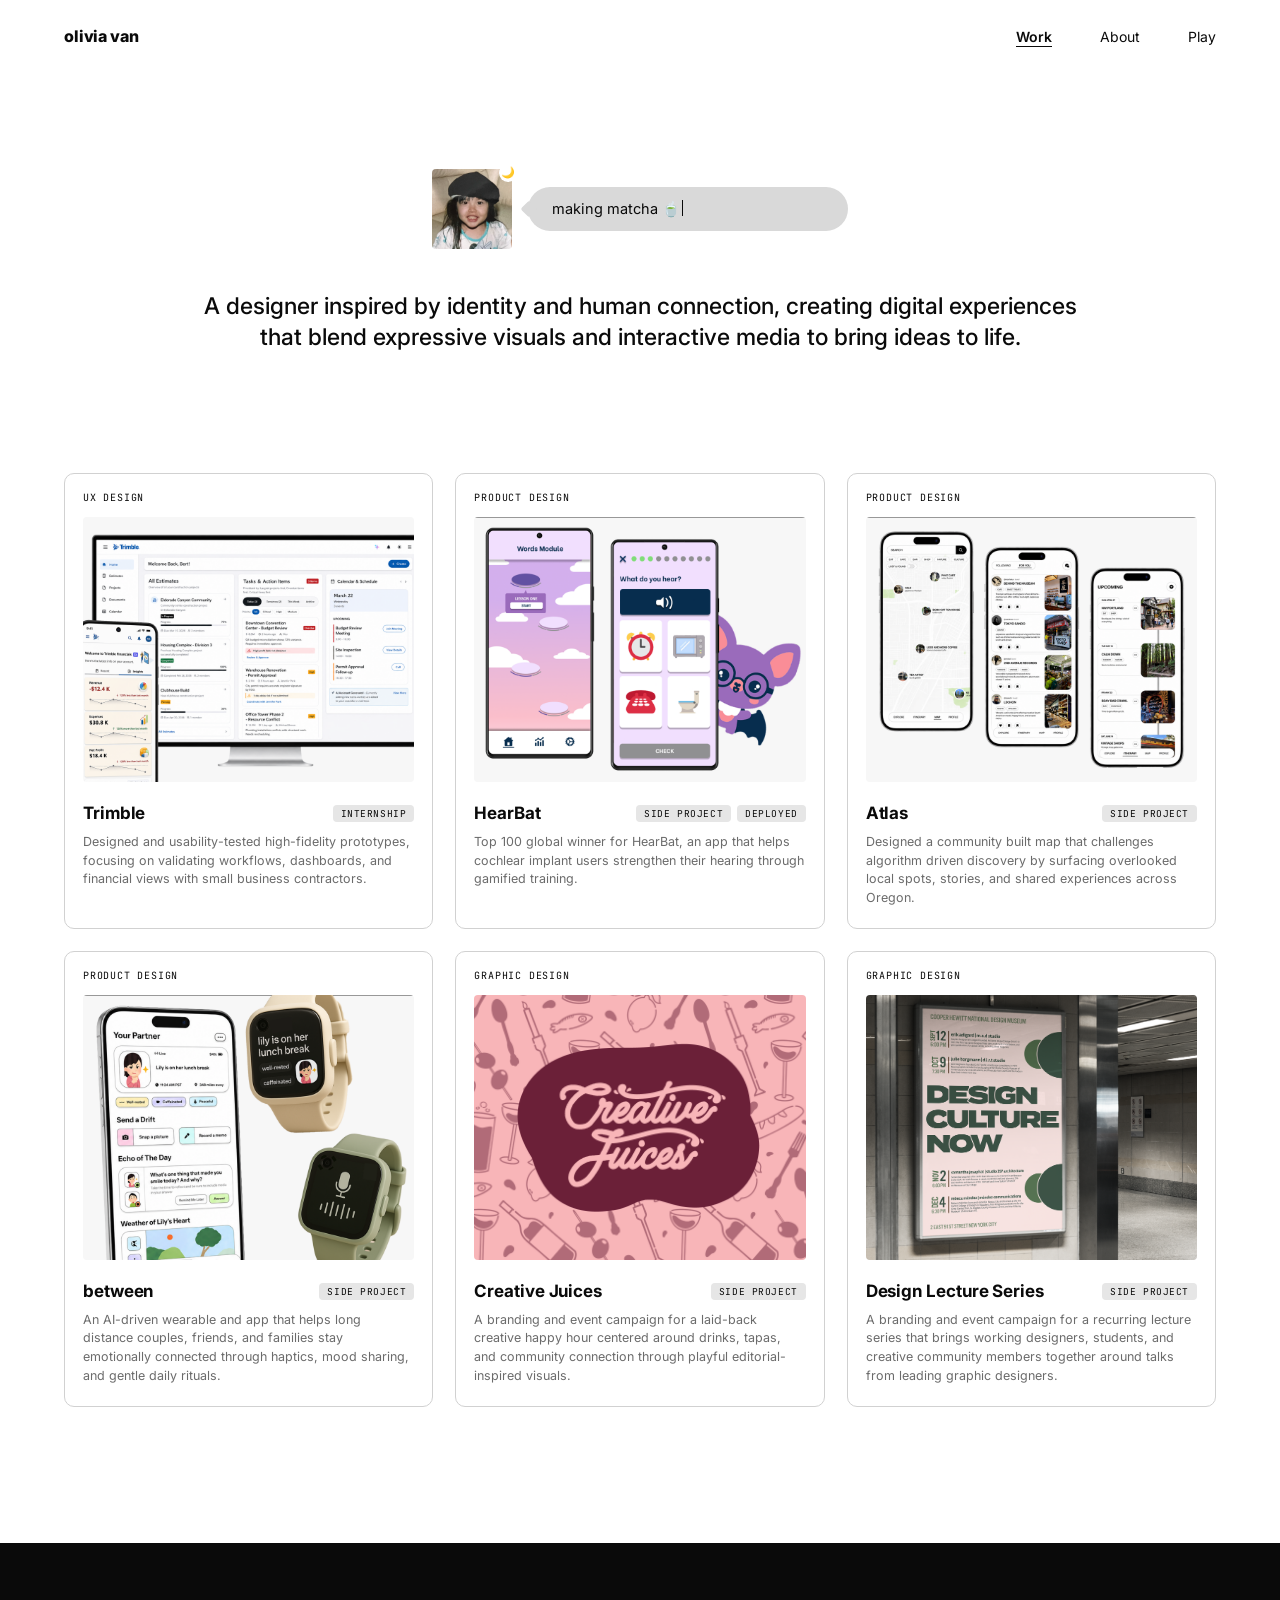
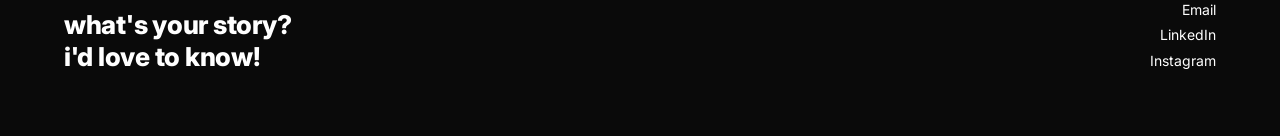
==== commit 2263c53c: "Landing: new hero statement, fix lede overflow and widen text" ====
--- a/index.html
+++ b/index.html
@@ -1,6 +1,7 @@
 <!doctype html>
 <html lang="en">
 <head>
+  <link rel="icon" href="data:image/svg+xml,<svg xmlns='http://www.w3.org/2000/svg' viewBox='0 0 100 100'><text y='.9em' font-size='90'>🤍</text></svg>" />
   <meta charset="utf-8" />
   <meta name="viewport" content="width=device-width, initial-scale=1" />
   <title>olivia van</title>
@@ -42,7 +43,7 @@
         </div>
       </div>
 
-      <p class="hero__lede">A designer and a sponge that absorbs any and all knowledge.</p>
+      <p class="hero__lede">A designer inspired by identity and human connection, creating digital experiences that blend expressive visuals and interactive media to bring ideas to life.</p>
     </section>
 
     <section id="work" class="work">
--- a/styles.css
+++ b/styles.css
@@ -217,11 +217,11 @@
   line-height: 1.35;
   margin: 14px auto 0;
   font-weight: 500;
-  white-space: nowrap;
+  max-width: 64ch;
 }
 
 @media (max-width: 720px) {
-  .hero__lede { white-space: normal; max-width: 32ch; }
+  .hero__lede { max-width: 32ch; }
 }
 
 /* ---------- Work grid ---------- */
@@ -831,3 +831,82 @@
   .chat__row { opacity: 1; transform: none; animation: none; }
   .play__wip-dot, .chat__typing span { animation: none; }
 }
+
+/* ============================================================
+   MOBILE FLOATING TABLE OF CONTENTS
+   On phones the TOC collapses into a floating button that
+   follows the user; tapping it opens the section list, and
+   tapping a section smooth-scrolls there (handled in hearbat.js).
+   The .toc__fab button is injected by JS and hidden on desktop.
+   ============================================================ */
+
+.toc__fab { display: none; }
+
+@media (max-width: 768px) {
+  /* The TOC shrinks to just the floating button in the corner.
+     `aside.toc` keeps specificity above hearbat.css's `.toc` rule so the
+     desktop border/background never bleeds into the mobile floating view. */
+  aside.toc {
+    position: fixed;
+    right: 16px;
+    bottom: 16px;
+    z-index: 1000;
+    width: auto;
+    margin: 0;
+    padding: 0;
+    border: 0;
+    border-radius: 0;
+    background: none;
+    box-shadow: none;
+    pointer-events: none; /* only the button + panel catch taps */
+  }
+
+  /* The round floating button. */
+  .toc__fab {
+    display: grid;
+    place-items: center;
+    width: 54px;
+    height: 54px;
+    border-radius: 50%;
+    border: 1px solid var(--ink-mute);
+    background: #fff;
+    color: var(--ink);
+    cursor: pointer;
+    box-shadow: 0 6px 20px rgba(0, 0, 0, 0.18);
+    pointer-events: auto;
+    -webkit-tap-highlight-color: transparent;
+    transition: transform 0.2s ease;
+  }
+  .toc__fab svg { width: 22px; height: 22px; }
+  .toc.is-open .toc__fab { transform: scale(0.92); }
+
+  /* The section list: absolutely positioned above the button, so it takes
+     up NO space when closed (this is what fixes the empty rectangle). */
+  .toc__panel {
+    position: absolute;
+    right: 0;
+    bottom: calc(100% + 12px);
+    width: min(74vw, 280px);
+    margin: 0;
+    background: #fff;
+    border: 1px solid var(--ink);
+    border-radius: 14px;
+    padding: 16px 18px 14px;
+    box-shadow: 0 12px 34px rgba(0, 0, 0, 0.20);
+    pointer-events: auto;
+    transform-origin: bottom right;
+    opacity: 0;
+    visibility: hidden;
+    transform: translateY(10px) scale(0.96);
+    transition: opacity 0.18s ease, transform 0.18s ease, visibility 0.18s;
+  }
+  .toc.is-open .toc__panel {
+    opacity: 1;
+    visibility: visible;
+    transform: translateY(0) scale(1);
+  }
+
+  /* Roomier tap targets inside the panel. */
+  .toc__panel .toc__title { margin-bottom: 10px; }
+  .toc__panel .toc__list a { padding: 9px 0; font-size: 15px; }
+}
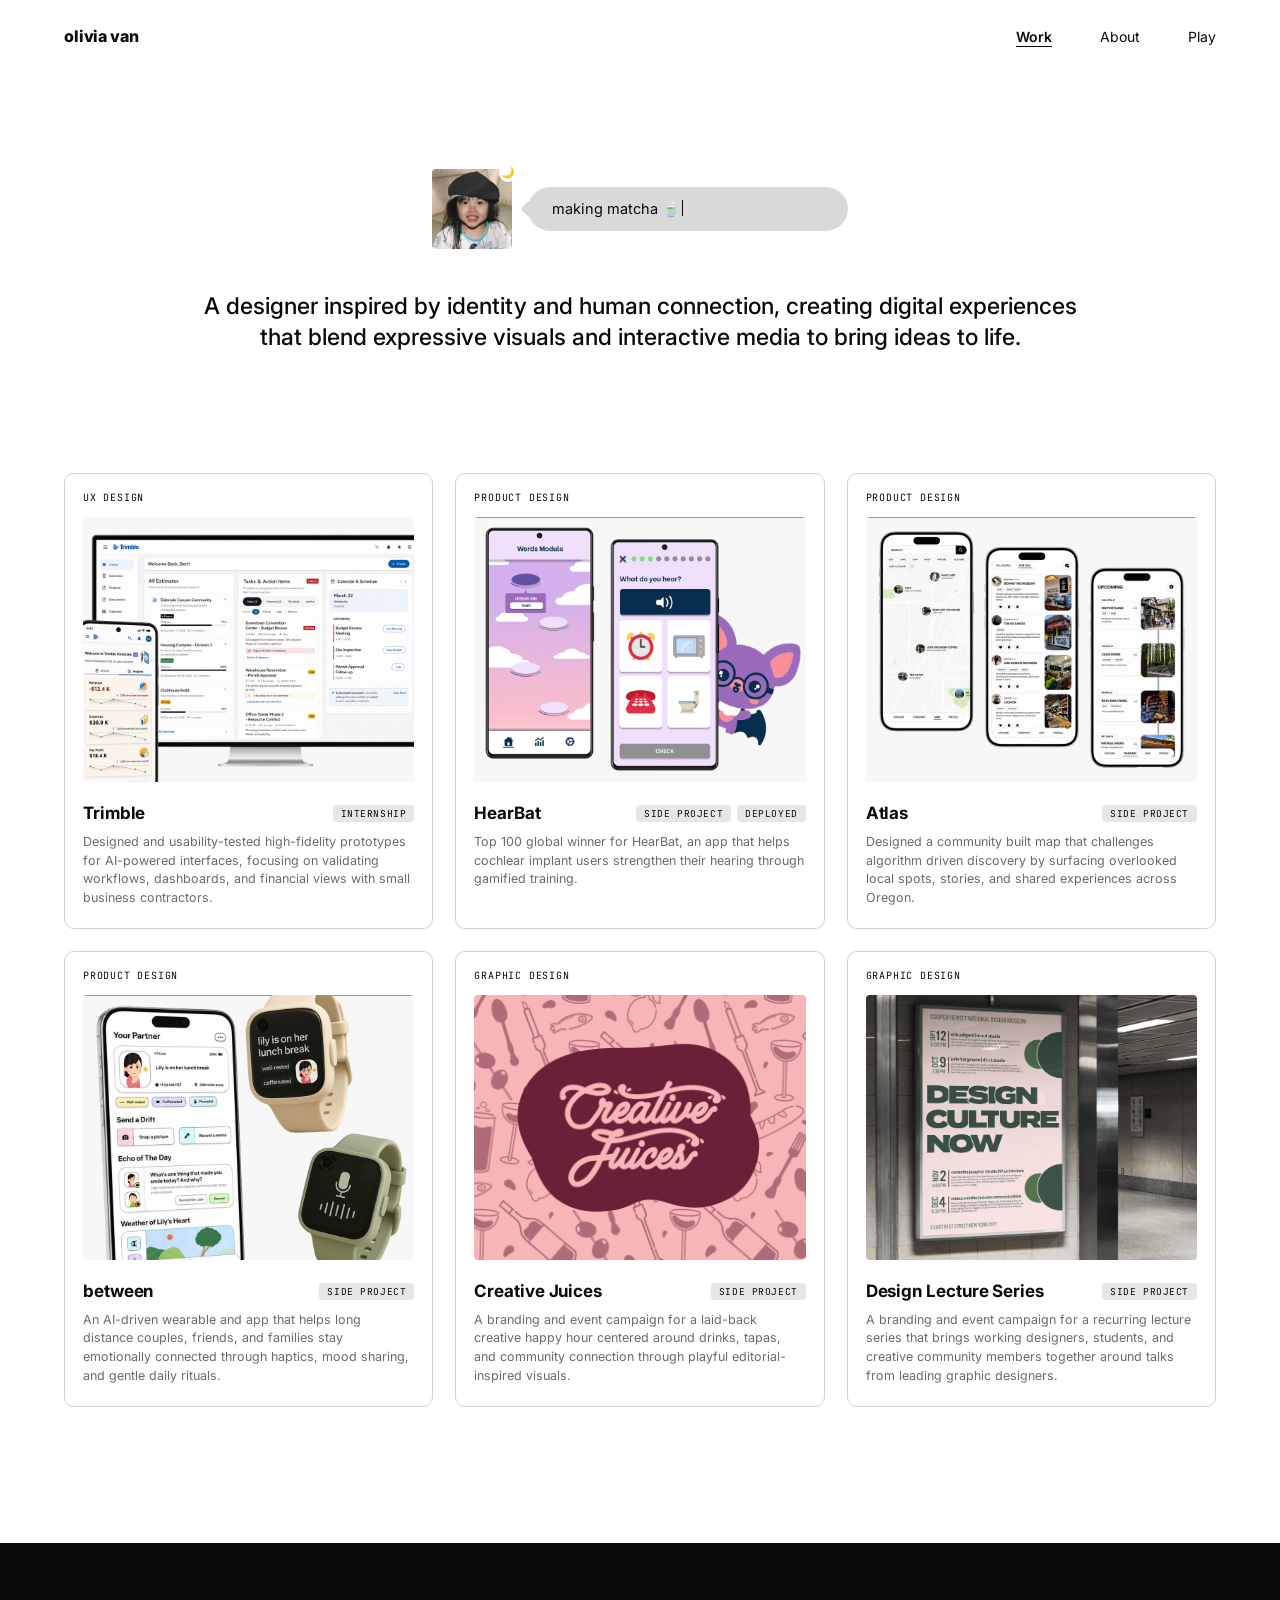
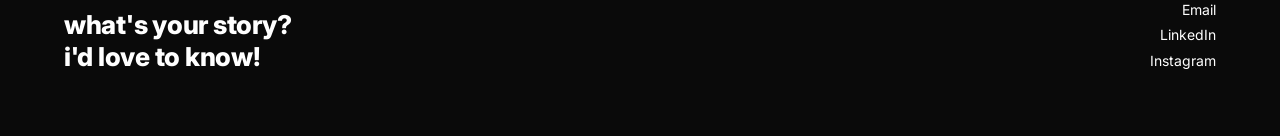
==== commit 567f642f: "Trimble: mention designing for AI interfaces + AI in workflow (overview + project card)" ====
--- a/index.html
+++ b/index.html
@@ -58,7 +58,7 @@
             <h3 class="card__title">Trimble</h3>
             <div class="card__tags"><span class="tag">INTERNSHIP</span></div>
           </div>
-          <p class="card__desc">Designed and usability-tested high-fidelity prototypes, focusing on validating workflows, dashboards, and financial views with small business contractors.</p>
+          <p class="card__desc">Designed and usability-tested high-fidelity prototypes for AI-powered interfaces, focusing on validating workflows, dashboards, and financial views with small business contractors.</p>
         </a>
 
         <a class="card card--link" href="hearbat.html">
